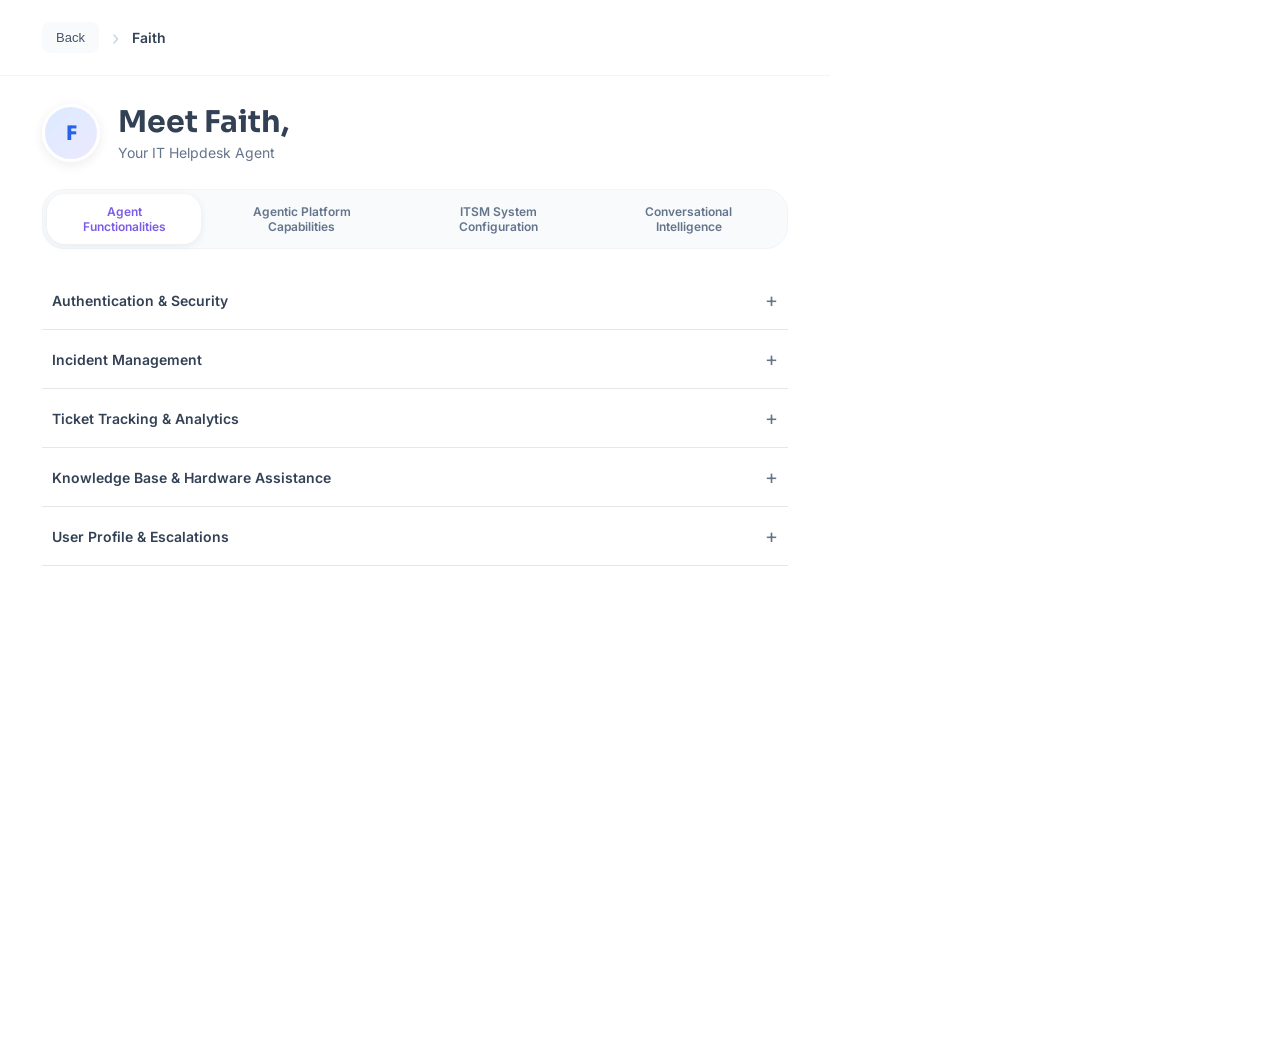
==== Faith.html @ e5a18a05 "The ai agent" ====
<!DOCTYPE html>
<html lang="en">
<head>
<meta charset="UTF-8">
<meta name="viewport" content="width=device-width, initial-scale=1.0">

<title>FAITH - IT Helpdesk Agent</title>

<link href="https://fonts.googleapis.com/css2?family=Sora:wght@600;700;800&family=Inter:wght@400;500;600&display=swap" rel="stylesheet">

<style>

/* =========================================================
   GLOBAL & SCROLLING FIX
========================================================= */

* {
    margin: 0;
    padding: 0;
    box-sizing: border-box;
}

html,
body {
    width: 100%;
    min-height: 100vh;
    overflow-x: hidden;
    overflow-y: auto;
}

body {
    font-family: 'Inter', sans-serif;
    background: #ffffff;
    color: #1e293b;
}


/* =========================================================
   MAIN PAGE
========================================================= */

.page {
    width: 100%;
    min-height: 1050px;
    position: relative;
}


/* =========================================================
   TOP HEADER
========================================================= */

.header {
    height: 76px;
    padding: 20px 42px;
    display: flex;
    align-items: center;
    justify-content: space-between;
    border-bottom: 1px solid #f1f5f9;
    background: #ffffff;
    position: relative;
    z-index: 10;
    width: calc(100% - 450px);
}

.breadcrumb {
    display: flex;
    align-items: center;
    gap: 13px;
    font-size: 14px;
    color: #64748b;
}

.back-btn {
    border: none;
    background: #f8fafc;
    padding: 8px 14px;
    border-radius: 8px;
    color: #475569;
    font-size: 13px;
    cursor: pointer;
}

.back-btn:hover {
    background: #f1f5f9;
}

.breadcrumb-arrow {
    color: #cbd5e1;
    font-size: 20px;
}

.breadcrumb-current {
    color: #334155;
    font-weight: 600;
}


/* =========================================================
   MAIN CONTENT AREA
========================================================= */

.content {
    min-height: calc(100vh - 76px);
    display: flex;
    position: relative;
}


/* =========================================================
   LEFT SECTION
========================================================= */

.left-panel {
    width: calc(100% - 450px);
    min-height: 100%;
    padding: 28px 42px 35px 42px;
}


/* =========================================================
   AGENT HEADER
========================================================= */

.agent-header {
    display: flex;
    align-items: center;
    gap: 18px;
    margin-bottom: 27px;
}

.agent-avatar {
    width: 58px;
    height: 58px;
    border-radius: 50%;
    background: linear-gradient(135deg, #dbeafe, #ede9fe);
    display: flex;
    align-items: center;
    justify-content: center;
    font-family: 'Sora', sans-serif;
    font-size: 20px;
    font-weight: 800;
    color: #2563eb;
    border: 3px solid #ffffff;
    box-shadow: 0 3px 12px rgba(15, 23, 42, 0.08);
}

.agent-title h1 {
    font-family: 'Sora', sans-serif;
    font-size: 30px;
    line-height: 1.15;
    color: #334155;
    font-weight: 700;
}

.agent-title p {
    margin-top: 5px;
    font-size: 14px;
    color: #64748b;
}


/* =========================================================
   TABS
========================================================= */

.tabs {
    display: flex;
    align-items: center;
    width: fit-content;
    background: #f8fafc;
    border-radius: 22px;
    padding: 4px;
    margin-bottom: 22px;
    border: 1px solid #f1f5f9;
}

.tab {
    border: none;
    background: transparent;
    padding: 10px 17px;
    border-radius: 18px;
    font-family: 'Inter', sans-serif;
    font-size: 12px;
    font-weight: 600;
    color: #64748b;
    cursor: pointer;
    transition: 0.2s ease;
}

.tab:hover {
    color: #334155;
}

.tab.active {
    background: #ffffff;
    color: #7c5ce6;
    box-shadow: 0 2px 8px rgba(15, 23, 42, 0.07);
}


/* =========================================================
   TAB CONTENT
========================================================= */

.tab-content {
    display: none;
}

.tab-content.active {
    display: block;
}


/* =========================================================
   ACCORDION (AGENT FUNCTIONALITIES)
========================================================= */

.capability-group {
    border-bottom: 1px solid #e5e7eb;
}

.group-header {
    width: 100%;
    display: flex;
    align-items: center;
    justify-content: space-between;
    padding: 17px 10px;
    border: none;
    background: #ffffff;
    color: #334155;
    font-family: 'Inter', sans-serif;
    font-size: 14px;
    font-weight: 600;
    text-align: left;
    cursor: pointer;
}

.group-header:hover {
    background: #fafafa;
}

.group-header .plus {
    font-size: 20px;
    font-weight: 400;
    color: #64748b;
    transition: transform 0.25s ease;
}

.capability-group.open .plus {
    transform: rotate(45deg);
}

.group-body {
    display: none;
    padding: 0 10px 14px 10px;
    animation: slideDown 0.2s ease;
}

.capability-group.open .group-body {
    display: block;
}

.capability-item {
    display: flex;
    align-items: center;
    padding: 10px 14px;
    margin: 4px 0;
    border-radius: 8px;
    font-size: 13px;
    color: #475569;
    background: #fafafa;
}

.capability-item:hover {
    background: #f8fafc;
    color: #1e293b;
}

.capability-icon {
    width: 6px;
    height: 6px;
    background: #7c5ce6;
    border-radius: 50%;
    margin-right: 12px;
    flex-shrink: 0;
}


/* =========================================================
   GREY CARD STYLE
========================================================= */

.info-card {
    border: 1px solid #ebf0f5;
    border-radius: 16px;
    padding: 28px 32px;
    background: #f8fafc;
    max-width: 850px;
}

.info-card h3 {
    font-family: 'Sora', sans-serif;
    font-size: 20px;
    color: #1e293b;
    margin-bottom: 12px;
    font-weight: 700;
}

.card-description {
    font-size: 14px;
    line-height: 1.6;
    color: #64748b;
    margin-bottom: 24px;
}

.clean-list {
    list-style: none;
    display: flex;
    flex-direction: column;
}

.clean-list li {
    font-size: 14px;
    font-weight: 500;
    color: #475569;
    padding: 16px 0;
    border-top: 1px solid #e2e8f0;
    transition: color 0.2s ease;
}

.clean-list li:hover {
    color: #1e293b;
}


/* =========================================================
   RIGHT PANEL
========================================================= */

.right-panel {
    width: 460px;
    height: 945px;
    position: absolute;
    top: 10px;
    right: 25px;
    overflow: visible;
    background: transparent;
    z-index: 100;
    transform: scale(0.92);
    transform-origin: top right;
}

#mobile-container {
    width: 100%;
    height: 100%;
    position: relative;
}

#mobile-container iframe,
#mobile-container > div {
    width: 100% !important;
    height: 100% !important;
    border: none !important;
    outline: none !important;
}


/* =========================================================
   ANIMATION & RESPONSIVE
========================================================= */

@keyframes slideDown {
    from { opacity: 0; transform: translateY(-4px); }
    to { opacity: 1; transform: translateY(0); }
}

@media (max-width: 1000px) {
    .header, .left-panel { width: 100%; }
    .right-panel { display: none; }
}

</style>
</head>


<body>

<div class="page">

    <!-- HEADER -->
   <header class="header">
    <div class="breadcrumb">
        <button class="back-btn" onclick="location.href='index.html'">Back</button>
        <span class="breadcrumb-arrow">›</span>
        <span class="breadcrumb-current">Faith</span>
    </div>
</header>


    <!-- MAIN CONTENT -->
    <main class="content">

        <!-- LEFT PANEL -->
        <section class="left-panel">

            <div class="agent-header">
                <div class="agent-avatar">F</div>
                <div class="agent-title">
                    <h1>Meet Faith,</h1>
                    <p>Your IT Helpdesk Agent</p>
                </div>
            </div>

            <!-- TABS -->
            <div class="tabs">
                <button class="tab active" onclick="openTab('functionalities', this)">Agent Functionalities</button>
                <button class="tab" onclick="openTab('agentic', this)">Agentic Platform Capabilities</button>
                <button class="tab" onclick="openTab('configuration', this)">ITSM System Configuration</button>
                <button class="tab" onclick="openTab('conversation', this)">Conversational Intelligence</button>
            </div>

            <!-- TAB 1: AGENT FUNCTIONALITIES -->
            <div id="functionalities" class="tab-content active">

                <div class="capability-group">
                    <button class="group-header" onclick="toggleGroup(this)">
                        <span>Authentication & Security</span>
                        <span class="plus">+</span>
                    </button>
                    <div class="group-body">
                        <div class="capability-item"><span class="capability-icon"></span>sendOTP</div>
                        <div class="capability-item"><span class="capability-icon"></span>verifyOTP</div>
                    </div>
                </div>

                <div class="capability-group">
                    <button class="group-header" onclick="toggleGroup(this)">
                        <span>Incident Management</span>
                        <span class="plus">+</span>
                    </button>
                    <div class="group-body">
                        <div class="capability-item"><span class="capability-icon"></span>createIncidentTicket</div>
                        <div class="capability-item"><span class="capability-icon"></span>updateTicket</div>
                        <div class="capability-item"><span class="capability-icon"></span>closeTicket</div>
                        <div class="capability-item"><span class="capability-icon"></span>escalateTicket</div>
                        <div class="capability-item"><span class="capability-icon"></span>addCommentToTicket</div>
                    </div>
                </div>

                <div class="capability-group">
                    <button class="group-header" onclick="toggleGroup(this)">
                        <span>Ticket Tracking & Analytics</span>
                        <span class="plus">+</span>
                    </button>
                    <div class="group-body">
                        <div class="capability-item"><span class="capability-icon"></span>getTicketDetails</div>
                        <div class="capability-item"><span class="capability-icon"></span>getAllTicketDetailsOfTheUser</div>
                        <div class="capability-item"><span class="capability-icon"></span>getTicketClassification</div>
                        <div class="capability-item"><span class="capability-icon"></span>saveAnalysis</div>
                    </div>
                </div>

                <div class="capability-group">
                    <button class="group-header" onclick="toggleGroup(this)">
                        <span>Knowledge Base & Hardware Assistance</span>
                        <span class="plus">+</span>
                    </button>
                    <div class="group-body">
                        <div class="capability-item"><span class="capability-icon"></span>fetchKBArticles</div>
                        <div class="capability-item"><span class="capability-icon"></span>paperJamIssue</div>
                        <div class="capability-item"><span class="capability-icon"></span>serviceCatalogRequest</div>
                    </div>
                </div>

                <div class="capability-group">
                    <button class="group-header" onclick="toggleGroup(this)">
                        <span>User Profile & Escalations</span>
                        <span class="plus">+</span>
                    </button>
                    <div class="group-body">
                        <div class="capability-item"><span class="capability-icon"></span>getUsersDetails</div>
                        <div class="capability-item"><span class="capability-icon"></span>transferToLiveAgent</div>
                        <div class="capability-item"><span class="capability-icon"></span>sendInstructionsViaEmail</div>
                        <div class="capability-item"><span class="capability-icon"></span>sendIncidentDetailsViaEmail</div>
                        <div class="capability-item"><span class="capability-icon"></span>outageNotification</div>
                    </div>
                </div>

            </div>

            <!-- TAB 2: AGENTIC PLATFORM CAPABILITIES -->
            <div id="agentic" class="tab-content">
                <div class="info-card">
                    <h3>Agentic Platform Capabilities</h3>
                    <p class="card-description">Faith uses autonomous conversational workflows to understand IT issues, automate ticket management, guide users through troubleshooting, and seamlessly initiate supported IT actions.</p>
                    <ul class="clean-list">
                        <li>Autonomous Problem Solving</li>
                        <li>Multi-Step Workflow Execution</li>
                        <li>Proactive System Alerts</li>
                        <li>Seamless Live Agent Handoff</li>
                        <li>Automated Communication Dispatch</li>
                    </ul>
                </div>
            </div>

            <!-- TAB 3: ITSM SYSTEM CONFIGURATION -->
            <div id="configuration" class="tab-content">
                <div class="info-card">
                    <h3>ITSM System Configuration</h3>
                    <p class="card-description">Faith integrates deeply with enterprise ITSM infrastructure to synchronize ticket statuses, automate lifecycle management, and streamline service catalog fulfillment.</p>
                    <ul class="clean-list">
                        <li>Bi-directional Ticket Syncing</li>
                        <li>Intelligent Ticket Classification</li>
                        <li>Service Catalog Request Integration</li>
                        <li>Automated Escalation Matrix</li>
                        <li>User Profile & Asset Synchronization</li>
                    </ul>
                </div>
            </div>

            <!-- TAB 4: CONVERSATIONAL INTELLIGENCE -->
            <div id="conversation" class="tab-content">
                <div class="info-card">
                    <h3>Conversational Intelligence</h3>
                    <p class="card-description">Powered by advanced generative AI, Faith interprets natural human queries, retrieves knowledge-base insights, and handles complex multi-modal interactions effortlessly.</p>
                    <ul class="clean-list">
                        <li>Natural Language Understanding (NLU)</li>
                        <li>RAG-Powered Knowledge Base Search</li>
                        <li>Context-Aware Diagnostic Engine</li>
                        <li>Multi-Modal Interaction Support</li>
                        <li>Sentiment & Intent Detection</li>
                    </ul>
                </div>
            </div>

        </section>

    </main>

    <!-- RIGHT PANEL -->
    <section class="right-panel">
        <div id="mobile-container"></div>
    </section>

</div>


<!-- JAVASCRIPT -->
<script>
function openTab(tabId, clickedTab) {
    const contents = document.querySelectorAll('.tab-content');
    contents.forEach(function(content) {
        content.classList.remove('active');
    });

    const tabs = document.querySelectorAll('.tab');
    tabs.forEach(function(tab) {
        tab.classList.remove('active');
    });

    document.getElementById(tabId).classList.add('active');
    clickedTab.classList.add('active');
}

function toggleGroup(button) {
    const group = button.parentElement;
    group.classList.toggle('open');
}
</script>

<!-- AVAAMO SCRIPT -->
<script type="text/javascript"> 
var AvaamoAgentic = function(t) {
    return this.options = t || {}, this.init = function(t) {
        var i, n, e;
        i = this.options, n = function(i) {
            var n = setInterval(function() {
                if (window.PromptWidget) {
                    window.PromptWidget.init(i.container || "#mobile-container");
                    if ("function" == typeof t) t();
                    clearInterval(n);
                }
            }, 100);
        }, (e = document.createElement("script")).setAttribute("type", "text/javascript"), e.setAttribute("src", i.url), e.setAttribute("id", "avm-web-channel"), e.onload = n(i), document.body.appendChild(e);
    }, this;
}; 

var widget = new AvaamoAgentic({
    url: "https://c0.avaamo.com/web_channel/channel/42884335-4672-408f-b6b4-8c3adbacc16c/agentic_agents/widget.js", 
    container: "#mobile-container"
}); 

widget.init(); 
</script>

</body>
</html>
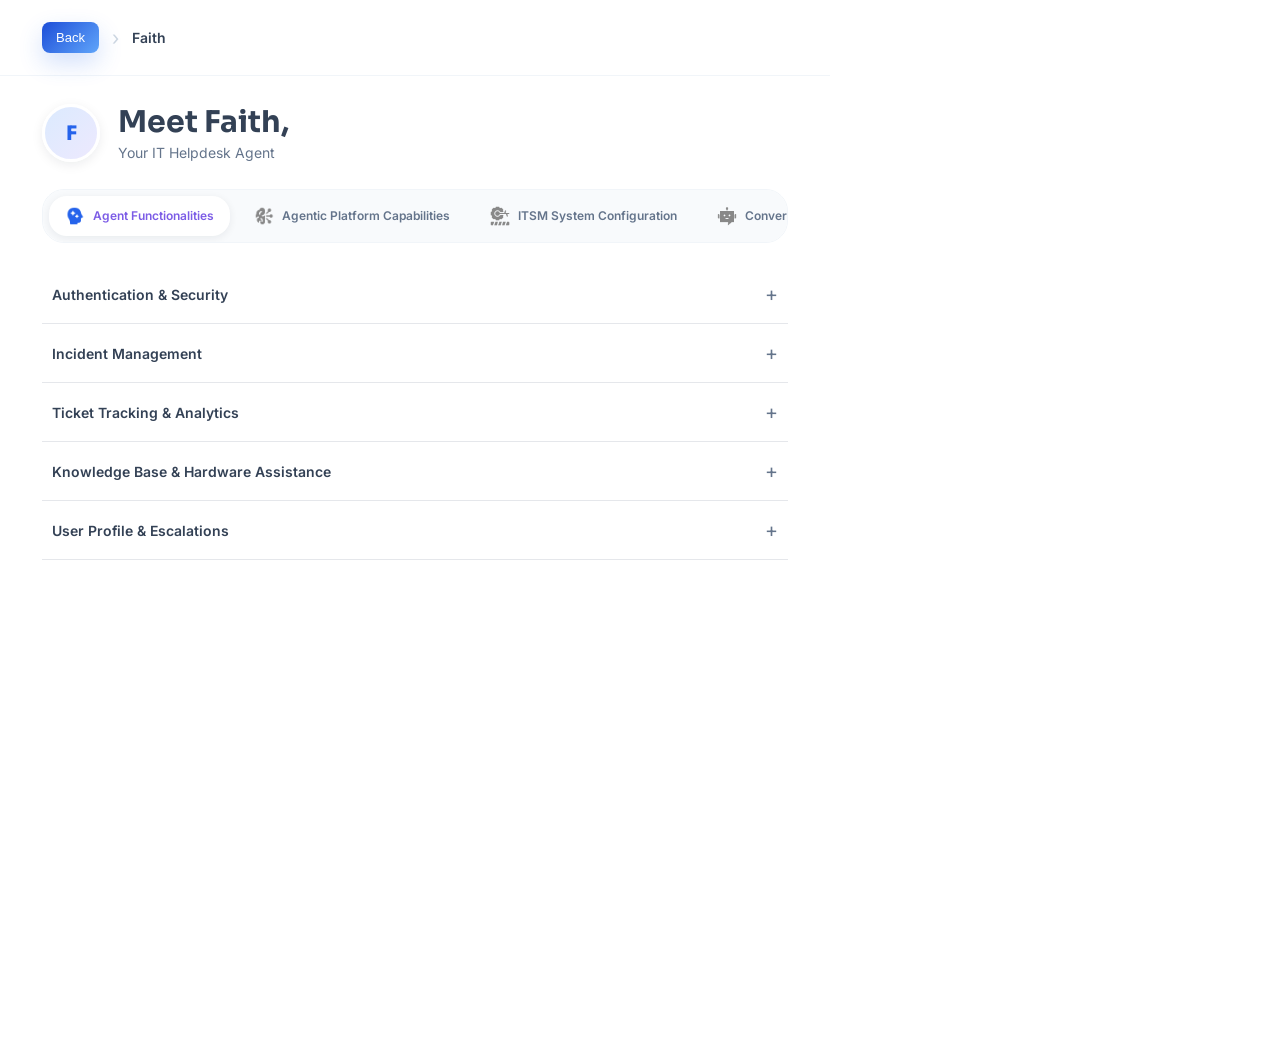
==== commit 23e1f2d6: "My new changes in two agent pages little animation changes" ====
--- a/Faith.html
+++ b/Faith.html
@@ -1,598 +1,804 @@
 <!DOCTYPE html>
 <html lang="en">
+
 <head>
-<meta charset="UTF-8">
-<meta name="viewport" content="width=device-width, initial-scale=1.0">
-
-<title>FAITH - IT Helpdesk Agent</title>
-
-<link href="https://fonts.googleapis.com/css2?family=Sora:wght@600;700;800&family=Inter:wght@400;500;600&display=swap" rel="stylesheet">
-
-<style>
-
-/* =========================================================
+    <meta charset="UTF-8">
+    <meta name="viewport" content="width=device-width, initial-scale=1.0">
+
+    <title>FAITH - IT Helpdesk Agent</title>
+
+    <link
+        href="https://fonts.googleapis.com/css2?family=Sora:wght@600;700;800&family=Inter:wght@400;500;600&display=swap"
+        rel="stylesheet">
+    <link rel="stylesheet" href="https://cdnjs.cloudflare.com/ajax/libs/animate.css/4.1.1/animate.min.css" />
+
+    <style>
+        /* =========================================================
    GLOBAL & SCROLLING FIX
 ========================================================= */
 
-* {
-    margin: 0;
-    padding: 0;
-    box-sizing: border-box;
-}
-
-html,
-body {
-    width: 100%;
-    min-height: 100vh;
-    overflow-x: hidden;
-    overflow-y: auto;
-}
-
-body {
-    font-family: 'Inter', sans-serif;
-    background: #ffffff;
-    color: #1e293b;
-}
-
-
-/* =========================================================
+        * {
+            margin: 0;
+            padding: 0;
+            box-sizing: border-box;
+        }
+
+        :root {
+            /* Developer blue */
+            --main-color: #2563eb;
+            --main-color-light: #60a5fa;
+            --main-color-dark: #1d4ed8;
+        }
+
+        html,
+        body {
+            width: 100%;
+            min-height: 100vh;
+            overflow-x: hidden;
+            overflow-y: auto;
+        }
+
+        body {
+            font-family: 'Inter', sans-serif;
+            background: #ffffff;
+            color: #1e293b;
+        }
+
+
+        /* =========================================================
    MAIN PAGE
 ========================================================= */
 
-.page {
-    width: 100%;
-    min-height: 1050px;
-    position: relative;
-}
-
-
-/* =========================================================
+        .page {
+            width: 100%;
+            min-height: 1050px;
+            position: relative;
+        }
+
+
+        /* =========================================================
    TOP HEADER
 ========================================================= */
 
-.header {
-    height: 76px;
-    padding: 20px 42px;
-    display: flex;
-    align-items: center;
-    justify-content: space-between;
-    border-bottom: 1px solid #f1f5f9;
-    background: #ffffff;
-    position: relative;
-    z-index: 10;
-    width: calc(100% - 450px);
-}
-
-.breadcrumb {
-    display: flex;
-    align-items: center;
-    gap: 13px;
-    font-size: 14px;
-    color: #64748b;
-}
-
-.back-btn {
-    border: none;
-    background: #f8fafc;
-    padding: 8px 14px;
-    border-radius: 8px;
-    color: #475569;
-    font-size: 13px;
-    cursor: pointer;
-}
-
-.back-btn:hover {
-    background: #f1f5f9;
-}
-
-.breadcrumb-arrow {
-    color: #cbd5e1;
-    font-size: 20px;
-}
-
-.breadcrumb-current {
+        .header {
+            height: 76px;
+            padding: 20px 42px;
+            display: flex;
+            align-items: center;
+            justify-content: space-between;
+            border-bottom: 1px solid #f1f5f9;
+            background: #ffffff;
+            position: relative;
+            z-index: 10;
+            width: calc(100% - 450px);
+        }
+
+        .breadcrumb {
+            display: flex;
+            align-items: center;
+            gap: 13px;
+            font-size: 14px;
+            color: #64748b;
+        }
+
+        .back-btn {
+            border: none;
+            background: #f8fafc;
+            padding: 8px 14px;
+            border-radius: 8px;
+            color: #ffffff;
+            font-size: 13px;
+            cursor: pointer;
+            background: linear-gradient(135deg,
+                    var(--main-color-dark),
+                    var(--main-color-light));
+            box-shadow: 0 10px 25px rgba(37, 99, 235, 0.20);
+        }
+
+        .back-btn:hover {
+            transform: translateX(-2px);
+
+            box-shadow:
+                0 15px 35px rgba(37, 99, 135, 0.30);
+        }
+
+        .breadcrumb-arrow {
+            color: #cbd5e1;
+            font-size: 20px;
+        }
+
+        .breadcrumb-current {
+            color: #334155;
+            font-weight: 600;
+        }
+
+
+        /* =========================================================
+   MAIN CONTENT AREA
+========================================================= */
+
+        .content {
+            min-height: calc(100vh - 76px);
+            display: flex;
+            position: relative;
+        }
+
+
+        /* =========================================================
+   LEFT SECTION
+========================================================= */
+
+        .left-panel {
+            width: calc(100% - 450px);
+            min-height: 100%;
+            padding: 28px 42px 35px 42px;
+        }
+
+
+        /* =========================================================
+   AGENT HEADER
+========================================================= */
+
+        .agent-header {
+            display: flex;
+            align-items: center;
+            gap: 18px;
+            margin-bottom: 27px;
+        }
+
+        .agent-avatar {
+            width: 58px;
+            height: 58px;
+            border-radius: 50%;
+            background: linear-gradient(135deg, #dbeafe, #ede9fe);
+            display: flex;
+            align-items: center;
+            justify-content: center;
+            font-family: 'Sora', sans-serif;
+            font-size: 20px;
+            font-weight: 800;
+            color: #2563eb;
+            border: 3px solid #ffffff;
+            box-shadow: 0 3px 12px rgba(15, 23, 42, 0.08);
+        }
+
+        .agent-title h1 {
+            font-family: 'Sora', sans-serif;
+            font-size: 30px;
+            line-height: 1.15;
+            color: #334155;
+            font-weight: 700;
+        }
+
+        .agent-title p {
+            margin-top: 5px;
+            font-size: 14px;
+            color: #64748b;
+        }
+
+
+        /* =========================================================
+   TABS
+========================================================= */
+
+        .tabs {
+            display: flex;
+            align-items: center;
+            gap: 8px;
+            width: fit-content;
+            background: #f8fafc;
+            border-radius: 22px;
+            padding: 6px;
+            margin-bottom: 22px;
+            border: 1px solid #f1f5f9;
+
+            /* 📱 RESPONSIVE FIX: Enables smooth mobile horizontal scrolling if tabs overflow */
+            max-width: 100%;
+            overflow-x: auto;
+            white-space: nowrap;
+
+            /* Hides messy scrollbars on Webkit browsers (Chrome/Safari) */
+            -webkit-overflow-scrolling: touch;
+
+            &::-webkit-scrollbar {
+                display: none;
+            }
+
+            /* Hides scrollbars for Firefox & IE */
+            scrollbar-width: none;
+            -ms-overflow-style: none;
+        }
+
+        .tab {
+            display: inline-flex;
+            align-items: center;
+            justify-content: center;
+            white-space: nowrap;
+
+            border: none;
+            background: transparent;
+            padding: 10px 16px;
+            border-radius: 18px;
+            font-family: 'Inter', sans-serif;
+            font-size: 12px;
+            line-height: 1;
+            font-weight: 600;
+            color: #64748b;
+            cursor: pointer;
+            transition: 0.2s ease;
+            flex-shrink: 0;
+            transition: background-color 0.2s ease, color 0.2s ease, border-color 0.2s ease;
+        }
+
+        .tab-icon {
+            display: inline-block;
+            width: 20px;
+            /* Adjust width as needed */
+            height: 20px;
+            /* Adjust height as needed */
+            vertical-align: middle;
+            margin-right: 8px;
+            /* Spacing between icon and text */
+
+            /* Grabs the unique image string from the HTML style attribute */
+            -webkit-mask-image: var(--icon-url);
+            mask-image: var(--icon-url);
+
+            -webkit-mask-size: contain;
+            mask-size: contain;
+            -webkit-mask-repeat: no-repeat;
+            mask-repeat: no-repeat;
+
+            /* 🎨 DEFAULT COLOR (When tab is inactive) */
+            background-color: #888888;
+            transition: background-color 0.2s ease;
+            /* Smooth color transition */
+        }
+
+        .tab:hover {
+            color: #334155;
+        }
+
+        .tab.active {
+            background: #ffffff;
+            color: #7c5ce6;
+            box-shadow: 0 2px 8px rgba(15, 23, 42, 0.07);
+            animation-name: premiumPulse;
+            animation-duration: 0.35s;
+            animation-fill-mode: both;
+            animation-timing-function: cubic-bezier(0.25, 1, 0.5, 1);
+        }
+
+        .tab.active .tab-icon {
+            background-color: #2563eb;
+            /* Replace with your desired active color */
+            /* Apply the animate.css for bounce */
+            animation: bounce 1s cubic-bezier(0.215, 0.61, 0.355, 1) both;
+        }
+
+        /* 🔄 Smoothly resets the icon when hovering out/switching tabs */
+        .tab .tab-icon {
+            animation-duration: 1s;
+            animation-fill-mode: both;
+        }
+
+        /* 📦 Animate.css Bounce Keyframes (Included directly so you don't rely on extra HTML classes) */
+        @keyframes bounce {
+
+            from,
+            20%,
+            53%,
+            80%,
+            to {
+                transform: translate3d(0, 0, 0);
+            }
+
+            40%,
+            43% {
+                transform: translate3d(0, -6px, 0) scaleY(1.1);
+            }
+
+            70% {
+                transform: translate3d(0, -4px, 0) scaleY(1.05);
+            }
+
+            90% {
+                transform: translate3d(0, -2px, 0) scaleY(1.02);
+            }
+        }
+
+        /* Tab transition */
+        /* ==========================================
+   ANIMATION KEYFRAMES
+   ========================================== */
+        @keyframes premiumPulse {
+            from {
+                transform: scale3d(1, 1, 1);
+            }
+
+            30% {
+                transform: scale3d(0.96, 0.96, 0.96);
+                /* Subtle tactile "press down" effect */
+            }
+
+            65% {
+                transform: scale3d(1.03, 1.03, 1.03);
+                /* Soft elastic recovery rebound */
+            }
+
+            to {
+                transform: scale3d(1, 1, 1);
+            }
+        }
+
+        /* tab resposive and mobile optimization */
+        /* 📱 MOBILE MEDIA QUERY Optimization */
+        @media (max-width: 600px) {
+            .tabs {
+                width: 100%;
+                /* Allows container to span full width on phone screens */
+                border-radius: 16px;
+                /* Slightly tighter radius for smaller viewports */
+                padding: 4px;
+                gap: 4px;
+            }
+
+            .tab {
+                padding: 8px 12px;
+                /* Reduces padding slightly so more tabs fit on screen */
+                border-radius: 12px;
+                font-size: 12px;
+            }
+
+            .tab-icon {
+                width: 16px;
+                /* Shrinks down beautifully on mobile layouts */
+                height: 16px;
+                margin-right: 6px;
+            }
+        }
+
+        
+
+        /* Optional: Change color on hover */
+        /* .tab:hover .tab-icon {
+    background-color: #475569;
     color: #334155;
-    font-weight: 600;
-}
-
-
-/* =========================================================
-   MAIN CONTENT AREA
-========================================================= */
-
-.content {
-    min-height: calc(100vh - 76px);
-    display: flex;
-    position: relative;
-}
-
-
-/* =========================================================
-   LEFT SECTION
-========================================================= */
-
-.left-panel {
-    width: calc(100% - 450px);
-    min-height: 100%;
-    padding: 28px 42px 35px 42px;
-}
-
-
-/* =========================================================
-   AGENT HEADER
-========================================================= */
-
-.agent-header {
-    display: flex;
-    align-items: center;
-    gap: 18px;
-    margin-bottom: 27px;
-}
-
-.agent-avatar {
-    width: 58px;
-    height: 58px;
-    border-radius: 50%;
-    background: linear-gradient(135deg, #dbeafe, #ede9fe);
-    display: flex;
-    align-items: center;
-    justify-content: center;
-    font-family: 'Sora', sans-serif;
-    font-size: 20px;
-    font-weight: 800;
-    color: #2563eb;
-    border: 3px solid #ffffff;
-    box-shadow: 0 3px 12px rgba(15, 23, 42, 0.08);
-}
-
-.agent-title h1 {
-    font-family: 'Sora', sans-serif;
-    font-size: 30px;
-    line-height: 1.15;
-    color: #334155;
-    font-weight: 700;
-}
-
-.agent-title p {
-    margin-top: 5px;
-    font-size: 14px;
-    color: #64748b;
-}
-
-
-/* =========================================================
-   TABS
-========================================================= */
-
-.tabs {
-    display: flex;
-    align-items: center;
-    width: fit-content;
-    background: #f8fafc;
-    border-radius: 22px;
-    padding: 4px;
-    margin-bottom: 22px;
-    border: 1px solid #f1f5f9;
-}
-
-.tab {
-    border: none;
-    background: transparent;
-    padding: 10px 17px;
-    border-radius: 18px;
-    font-family: 'Inter', sans-serif;
-    font-size: 12px;
-    font-weight: 600;
-    color: #64748b;
-    cursor: pointer;
-    transition: 0.2s ease;
-}
-
-.tab:hover {
-    color: #334155;
-}
-
-.tab.active {
-    background: #ffffff;
-    color: #7c5ce6;
-    box-shadow: 0 2px 8px rgba(15, 23, 42, 0.07);
-}
-
-
-/* =========================================================
+} */
+
+        /* =========================================================
    TAB CONTENT
 ========================================================= */
 
-.tab-content {
-    display: none;
-}
-
-.tab-content.active {
-    display: block;
-}
-
-
-/* =========================================================
+        .tab-content {
+            display: none;
+        }
+
+        .tab-content.active {
+            display: block;
+
+        }
+
+
+
+
+        /* =========================================================
    ACCORDION (AGENT FUNCTIONALITIES)
 ========================================================= */
 
-.capability-group {
-    border-bottom: 1px solid #e5e7eb;
-}
-
-.group-header {
-    width: 100%;
-    display: flex;
-    align-items: center;
-    justify-content: space-between;
-    padding: 17px 10px;
-    border: none;
-    background: #ffffff;
-    color: #334155;
-    font-family: 'Inter', sans-serif;
-    font-size: 14px;
-    font-weight: 600;
-    text-align: left;
-    cursor: pointer;
-}
-
-.group-header:hover {
-    background: #fafafa;
-}
-
-.group-header .plus {
-    font-size: 20px;
-    font-weight: 400;
-    color: #64748b;
-    transition: transform 0.25s ease;
-}
-
-.capability-group.open .plus {
-    transform: rotate(45deg);
-}
-
-.group-body {
-    display: none;
-    padding: 0 10px 14px 10px;
-    animation: slideDown 0.2s ease;
-}
-
-.capability-group.open .group-body {
-    display: block;
-}
-
-.capability-item {
-    display: flex;
-    align-items: center;
-    padding: 10px 14px;
-    margin: 4px 0;
-    border-radius: 8px;
-    font-size: 13px;
-    color: #475569;
-    background: #fafafa;
-}
-
-.capability-item:hover {
-    background: #f8fafc;
-    color: #1e293b;
-}
-
-.capability-icon {
-    width: 6px;
-    height: 6px;
-    background: #7c5ce6;
-    border-radius: 50%;
-    margin-right: 12px;
-    flex-shrink: 0;
-}
-
-
-/* =========================================================
+        .capability-group {
+            border-bottom: 1px solid #e5e7eb;
+        }
+
+        .group-header {
+            width: 100%;
+            display: flex;
+            align-items: center;
+            justify-content: space-between;
+            padding: 17px 10px;
+            border: none;
+            background: #ffffff;
+            color: #334155;
+            font-family: 'Inter', sans-serif;
+            font-size: 14px;
+            font-weight: 600;
+            text-align: left;
+            cursor: pointer;
+        }
+
+        .group-header:hover {
+            background: #fafafa;
+        }
+
+        .group-header .plus {
+            font-size: 20px;
+            font-weight: 400;
+            color: #64748b;
+            transition: transform 0.25s ease;
+        }
+
+        .capability-group.open .plus {
+            transform: rotate(45deg);
+        }
+
+        .group-body {
+            display: none;
+            padding: 0 10px 14px 10px;
+            animation: slideDown 0.2s ease;
+        }
+
+        .capability-group.open .group-body {
+            display: block;
+        }
+
+        .capability-item {
+            display: flex;
+            align-items: center;
+            padding: 10px 14px;
+            margin: 4px 0;
+            border-radius: 8px;
+            font-size: 13px;
+            color: #475569;
+            background: #fafafa;
+        }
+
+        .capability-item:hover {
+            background: #f8fafc;
+            color: #1e293b;
+        }
+
+        .capability-icon {
+            width: 6px;
+            height: 6px;
+            background: #7c5ce6;
+            border-radius: 50%;
+            margin-right: 12px;
+            flex-shrink: 0;
+        }
+
+
+        /* =========================================================
    GREY CARD STYLE
 ========================================================= */
 
-.info-card {
-    border: 1px solid #ebf0f5;
-    border-radius: 16px;
-    padding: 28px 32px;
-    background: #f8fafc;
-    max-width: 850px;
-}
-
-.info-card h3 {
-    font-family: 'Sora', sans-serif;
-    font-size: 20px;
-    color: #1e293b;
-    margin-bottom: 12px;
-    font-weight: 700;
-}
-
-.card-description {
-    font-size: 14px;
-    line-height: 1.6;
-    color: #64748b;
-    margin-bottom: 24px;
-}
-
-.clean-list {
-    list-style: none;
-    display: flex;
-    flex-direction: column;
-}
-
-.clean-list li {
-    font-size: 14px;
-    font-weight: 500;
-    color: #475569;
-    padding: 16px 0;
-    border-top: 1px solid #e2e8f0;
-    transition: color 0.2s ease;
-}
-
-.clean-list li:hover {
-    color: #1e293b;
-}
-
-
-/* =========================================================
+        .info-card {
+            border: 1px solid #ebf0f5;
+            border-radius: 16px;
+            padding: 28px 32px;
+            background: #f8fafc;
+            max-width: 850px;
+        }
+
+        .info-card h3 {
+            font-family: 'Sora', sans-serif;
+            font-size: 20px;
+            color: #1e293b;
+            margin-bottom: 12px;
+            font-weight: 700;
+        }
+
+        .card-description {
+            font-size: 14px;
+            line-height: 1.6;
+            color: #64748b;
+            margin-bottom: 24px;
+        }
+
+        .clean-list {
+            list-style: none;
+            display: flex;
+            flex-direction: column;
+        }
+
+        .clean-list li {
+            font-size: 14px;
+            font-weight: 500;
+            color: #475569;
+            padding: 16px 0;
+            border-top: 1px solid #e2e8f0;
+            transition: color 0.2s ease;
+        }
+
+        .clean-list li:hover {
+            color: #1e293b;
+        }
+
+
+        /* =========================================================
    RIGHT PANEL
 ========================================================= */
 
-.right-panel {
-    width: 460px;
-    height: 945px;
-    position: absolute;
-    top: 10px;
-    right: 25px;
-    overflow: visible;
-    background: transparent;
-    z-index: 100;
-    transform: scale(0.92);
-    transform-origin: top right;
-}
-
-#mobile-container {
-    width: 100%;
-    height: 100%;
-    position: relative;
-}
-
-#mobile-container iframe,
-#mobile-container > div {
-    width: 100% !important;
-    height: 100% !important;
-    border: none !important;
-    outline: none !important;
-}
-
-
-/* =========================================================
+        .right-panel {
+            width: 460px;
+            height: 945px;
+            position: absolute;
+            top: 10px;
+            right: 25px;
+            overflow: visible;
+            background: transparent;
+            z-index: 100;
+            transform: scale(0.92);
+            transform-origin: top right;
+        }
+
+        #mobile-container {
+            width: 100%;
+            height: 100%;
+            position: relative;
+        }
+
+        #mobile-container iframe,
+        #mobile-container>div {
+            width: 100% !important;
+            height: 100% !important;
+            border: none !important;
+            outline: none !important;
+        }
+
+
+        /* =========================================================
    ANIMATION & RESPONSIVE
 ========================================================= */
 
-@keyframes slideDown {
-    from { opacity: 0; transform: translateY(-4px); }
-    to { opacity: 1; transform: translateY(0); }
-}
-
-@media (max-width: 1000px) {
-    .header, .left-panel { width: 100%; }
-    .right-panel { display: none; }
-}
-
-</style>
+        @keyframes slideDown {
+            from {
+                opacity: 0;
+                transform: translateY(-4px);
+            }
+
+            to {
+                opacity: 1;
+                transform: translateY(0);
+            }
+        }
+
+        @media (max-width: 1000px) {
+
+            .header,
+            .left-panel {
+                width: 100%;
+            }
+
+            .right-panel {
+                display: none;
+            }
+        }
+    </style>
 </head>
 
 
 <body>
 
-<div class="page">
-
-    <!-- HEADER -->
-   <header class="header">
-    <div class="breadcrumb">
-        <button class="back-btn" onclick="location.href='index.html'">Back</button>
-        <span class="breadcrumb-arrow">›</span>
-        <span class="breadcrumb-current">Faith</span>
-    </div>
-</header>
-
-
-    <!-- MAIN CONTENT -->
-    <main class="content">
-
-        <!-- LEFT PANEL -->
-        <section class="left-panel">
-
-            <div class="agent-header">
-                <div class="agent-avatar">F</div>
-                <div class="agent-title">
-                    <h1>Meet Faith,</h1>
-                    <p>Your IT Helpdesk Agent</p>
-                </div>
+    <div class="page">
+
+        <!-- HEADER -->
+        <header class="header">
+            <div class="breadcrumb">
+                <button class="back-btn" onclick="location.href='index.html'">Back</button>
+                <span class="breadcrumb-arrow">›</span>
+                <span class="breadcrumb-current">Faith</span>
             </div>
-
-            <!-- TABS -->
-            <div class="tabs">
-                <button class="tab active" onclick="openTab('functionalities', this)">Agent Functionalities</button>
-                <button class="tab" onclick="openTab('agentic', this)">Agentic Platform Capabilities</button>
-                <button class="tab" onclick="openTab('configuration', this)">ITSM System Configuration</button>
-                <button class="tab" onclick="openTab('conversation', this)">Conversational Intelligence</button>
-            </div>
-
-            <!-- TAB 1: AGENT FUNCTIONALITIES -->
-            <div id="functionalities" class="tab-content active">
-
-                <div class="capability-group">
-                    <button class="group-header" onclick="toggleGroup(this)">
-                        <span>Authentication & Security</span>
-                        <span class="plus">+</span>
-                    </button>
-                    <div class="group-body">
-                        <div class="capability-item"><span class="capability-icon"></span>sendOTP</div>
-                        <div class="capability-item"><span class="capability-icon"></span>verifyOTP</div>
+        </header>
+
+
+        <!-- MAIN CONTENT -->
+        <main class="content">
+
+            <!-- LEFT PANEL -->
+            <section class="left-panel animate__animated animate__slideInUp ">
+
+                <div class="agent-header">
+                    <div class="agent-avatar">F</div>
+                    <div class="agent-title">
+                        <h1>Meet Faith,</h1>
+                        <p>Your IT Helpdesk Agent</p>
                     </div>
                 </div>
 
-                <div class="capability-group">
-                    <button class="group-header" onclick="toggleGroup(this)">
-                        <span>Incident Management</span>
-                        <span class="plus">+</span>
-                    </button>
-                    <div class="group-body">
-                        <div class="capability-item"><span class="capability-icon"></span>createIncidentTicket</div>
-                        <div class="capability-item"><span class="capability-icon"></span>updateTicket</div>
-                        <div class="capability-item"><span class="capability-icon"></span>closeTicket</div>
-                        <div class="capability-item"><span class="capability-icon"></span>escalateTicket</div>
-                        <div class="capability-item"><span class="capability-icon"></span>addCommentToTicket</div>
+                <!-- TABS -->
+                <div class="tabs animate__animated animate__slideInLeft animate__delay-1.2s">
+                    <button class="tab active " onclick="openTab('functionalities', this)"><span
+                            class="tab-icon animate__animated animate__bounce"
+                            style="--icon-url: url('[data-uri]')"
+                            src="" alt="ai-agent"></span>Agent Functionalities</button>
+                    <button class="tab" onclick="openTab('agentic', this)"><span class="tab-icon"
+                            style="--icon-url: url('[data-uri]')"
+                            src="" alt="ai-agent-capable"></span>Agentic Platform Capabilities</button>
+                    <button class="tab" onclick="openTab('configuration', this)"><span class="tab-icon"
+                            style="--icon-url: url('[data-uri]')"
+                            src="" alt="ai-agent"></span>ITSM System Configuration</button>
+                    <button class="tab" onclick="openTab('conversation', this)"><span class="tab-icon"
+                            style="--icon-url: url('[data-uri]')"
+                            src="" alt="ai-agent"></span>Conversational Intelligence</button>
+                </div>
+
+                <!-- TAB 1: AGENT FUNCTIONALITIES -->
+                <div id="functionalities" class="tab-content active animate__animated animate__jackInTheBox">
+
+                    <div class="capability-group">
+                        <button class="group-header" onclick="toggleGroup(this)">
+                            <span>Authentication & Security</span>
+                            <span class="plus">+</span>
+                        </button>
+                        <div class="group-body">
+                            <div class="capability-item"><span class="capability-icon"></span>sendOTP</div>
+                            <div class="capability-item"><span class="capability-icon"></span>verifyOTP</div>
+                        </div>
+                    </div>
+
+                    <div class="capability-group">
+                        <button class="group-header" onclick="toggleGroup(this)">
+                            <span>Incident Management</span>
+                            <span class="plus">+</span>
+                        </button>
+                        <div class="group-body">
+                            <div class="capability-item"><span class="capability-icon"></span>createIncidentTicket</div>
+                            <div class="capability-item"><span class="capability-icon"></span>updateTicket</div>
+                            <div class="capability-item"><span class="capability-icon"></span>closeTicket</div>
+                            <div class="capability-item"><span class="capability-icon"></span>escalateTicket</div>
+                            <div class="capability-item"><span class="capability-icon"></span>addCommentToTicket</div>
+                        </div>
+                    </div>
+
+                    <div class="capability-group">
+                        <button class="group-header" onclick="toggleGroup(this)">
+                            <span>Ticket Tracking & Analytics</span>
+                            <span class="plus">+</span>
+                        </button>
+                        <div class="group-body">
+                            <div class="capability-item"><span class="capability-icon"></span>getTicketDetails</div>
+                            <div class="capability-item"><span
+                                    class="capability-icon"></span>getAllTicketDetailsOfTheUser</div>
+                            <div class="capability-item"><span class="capability-icon"></span>getTicketClassification
+                            </div>
+                            <div class="capability-item"><span class="capability-icon"></span>saveAnalysis</div>
+                        </div>
+                    </div>
+
+                    <div class="capability-group">
+                        <button class="group-header" onclick="toggleGroup(this)">
+                            <span>Knowledge Base & Hardware Assistance</span>
+                            <span class="plus">+</span>
+                        </button>
+                        <div class="group-body">
+                            <div class="capability-item"><span class="capability-icon"></span>fetchKBArticles</div>
+                            <div class="capability-item"><span class="capability-icon"></span>paperJamIssue</div>
+                            <div class="capability-item"><span class="capability-icon"></span>serviceCatalogRequest
+                            </div>
+                        </div>
+                    </div>
+
+                    <div class="capability-group">
+                        <button class="group-header" onclick="toggleGroup(this)">
+                            <span>User Profile & Escalations</span>
+                            <span class="plus">+</span>
+                        </button>
+                        <div class="group-body">
+                            <div class="capability-item"><span class="capability-icon"></span>getUsersDetails</div>
+                            <div class="capability-item"><span class="capability-icon"></span>transferToLiveAgent</div>
+                            <div class="capability-item"><span class="capability-icon"></span>sendInstructionsViaEmail
+                            </div>
+                            <div class="capability-item"><span
+                                    class="capability-icon"></span>sendIncidentDetailsViaEmail</div>
+                            <div class="capability-item"><span class="capability-icon"></span>outageNotification</div>
+                        </div>
+                    </div>
+
+                </div>
+
+                <!-- TAB 2: AGENTIC PLATFORM CAPABILITIES -->
+                <div id="agentic" class="tab-content animate__animated animate__jackInTheBox">
+                    <div class="info-card">
+                        <h3>Agentic Platform Capabilities</h3>
+                        <p class="card-description">Faith uses autonomous conversational workflows to understand IT
+                            issues, automate ticket management, guide users through troubleshooting, and seamlessly
+                            initiate supported IT actions.</p>
+                        <ul class="clean-list">
+                            <li>Autonomous Problem Solving</li>
+                            <li>Multi-Step Workflow Execution</li>
+                            <li>Proactive System Alerts</li>
+                            <li>Seamless Live Agent Handoff</li>
+                            <li>Automated Communication Dispatch</li>
+                        </ul>
                     </div>
                 </div>
 
-                <div class="capability-group">
-                    <button class="group-header" onclick="toggleGroup(this)">
-                        <span>Ticket Tracking & Analytics</span>
-                        <span class="plus">+</span>
-                    </button>
-                    <div class="group-body">
-                        <div class="capability-item"><span class="capability-icon"></span>getTicketDetails</div>
-                        <div class="capability-item"><span class="capability-icon"></span>getAllTicketDetailsOfTheUser</div>
-                        <div class="capability-item"><span class="capability-icon"></span>getTicketClassification</div>
-                        <div class="capability-item"><span class="capability-icon"></span>saveAnalysis</div>
+                <!-- TAB 3: ITSM SYSTEM CONFIGURATION -->
+                <div id="configuration" class="tab-content animate__animated animate__jackInTheBox">
+                    <div class="info-card">
+                        <h3>ITSM System Configuration</h3>
+                        <p class="card-description">Faith integrates deeply with enterprise ITSM infrastructure to
+                            synchronize ticket statuses, automate lifecycle management, and streamline service catalog
+                            fulfillment.</p>
+                        <ul class="clean-list">
+                            <li>Bi-directional Ticket Syncing</li>
+                            <li>Intelligent Ticket Classification</li>
+                            <li>Service Catalog Request Integration</li>
+                            <li>Automated Escalation Matrix</li>
+                            <li>User Profile & Asset Synchronization</li>
+                        </ul>
                     </div>
                 </div>
 
-                <div class="capability-group">
-                    <button class="group-header" onclick="toggleGroup(this)">
-                        <span>Knowledge Base & Hardware Assistance</span>
-                        <span class="plus">+</span>
-                    </button>
-                    <div class="group-body">
-                        <div class="capability-item"><span class="capability-icon"></span>fetchKBArticles</div>
-                        <div class="capability-item"><span class="capability-icon"></span>paperJamIssue</div>
-                        <div class="capability-item"><span class="capability-icon"></span>serviceCatalogRequest</div>
+                <!-- TAB 4: CONVERSATIONAL INTELLIGENCE -->
+                <div id="conversation" class="tab-content animate__animated animate__jackInTheBox">
+                    <div class="info-card">
+                        <h3>Conversational Intelligence</h3>
+                        <p class="card-description">Powered by advanced generative AI, Faith interprets natural human
+                            queries, retrieves knowledge-base insights, and handles complex multi-modal interactions
+                            effortlessly.</p>
+                        <ul class="clean-list">
+                            <li>Natural Language Understanding (NLU)</li>
+                            <li>RAG-Powered Knowledge Base Search</li>
+                            <li>Context-Aware Diagnostic Engine</li>
+                            <li>Multi-Modal Interaction Support</li>
+                            <li>Sentiment & Intent Detection</li>
+                        </ul>
                     </div>
                 </div>
 
-                <div class="capability-group">
-                    <button class="group-header" onclick="toggleGroup(this)">
-                        <span>User Profile & Escalations</span>
-                        <span class="plus">+</span>
-                    </button>
-                    <div class="group-body">
-                        <div class="capability-item"><span class="capability-icon"></span>getUsersDetails</div>
-                        <div class="capability-item"><span class="capability-icon"></span>transferToLiveAgent</div>
-                        <div class="capability-item"><span class="capability-icon"></span>sendInstructionsViaEmail</div>
-                        <div class="capability-item"><span class="capability-icon"></span>sendIncidentDetailsViaEmail</div>
-                        <div class="capability-item"><span class="capability-icon"></span>outageNotification</div>
-                    </div>
-                </div>
-
-            </div>
-
-            <!-- TAB 2: AGENTIC PLATFORM CAPABILITIES -->
-            <div id="agentic" class="tab-content">
-                <div class="info-card">
-                    <h3>Agentic Platform Capabilities</h3>
-                    <p class="card-description">Faith uses autonomous conversational workflows to understand IT issues, automate ticket management, guide users through troubleshooting, and seamlessly initiate supported IT actions.</p>
-                    <ul class="clean-list">
-                        <li>Autonomous Problem Solving</li>
-                        <li>Multi-Step Workflow Execution</li>
-                        <li>Proactive System Alerts</li>
-                        <li>Seamless Live Agent Handoff</li>
-                        <li>Automated Communication Dispatch</li>
-                    </ul>
-                </div>
-            </div>
-
-            <!-- TAB 3: ITSM SYSTEM CONFIGURATION -->
-            <div id="configuration" class="tab-content">
-                <div class="info-card">
-                    <h3>ITSM System Configuration</h3>
-                    <p class="card-description">Faith integrates deeply with enterprise ITSM infrastructure to synchronize ticket statuses, automate lifecycle management, and streamline service catalog fulfillment.</p>
-                    <ul class="clean-list">
-                        <li>Bi-directional Ticket Syncing</li>
-                        <li>Intelligent Ticket Classification</li>
-                        <li>Service Catalog Request Integration</li>
-                        <li>Automated Escalation Matrix</li>
-                        <li>User Profile & Asset Synchronization</li>
-                    </ul>
-                </div>
-            </div>
-
-            <!-- TAB 4: CONVERSATIONAL INTELLIGENCE -->
-            <div id="conversation" class="tab-content">
-                <div class="info-card">
-                    <h3>Conversational Intelligence</h3>
-                    <p class="card-description">Powered by advanced generative AI, Faith interprets natural human queries, retrieves knowledge-base insights, and handles complex multi-modal interactions effortlessly.</p>
-                    <ul class="clean-list">
-                        <li>Natural Language Understanding (NLU)</li>
-                        <li>RAG-Powered Knowledge Base Search</li>
-                        <li>Context-Aware Diagnostic Engine</li>
-                        <li>Multi-Modal Interaction Support</li>
-                        <li>Sentiment & Intent Detection</li>
-                    </ul>
-                </div>
-            </div>
-
+            </section>
+
+        </main>
+
+        <!-- RIGHT PANEL -->
+        <section class="right-panel animate__animated animate__zoomInUp animate__delay-2s">
+            <div id="mobile-container"></div>
         </section>
 
-    </main>
-
-    <!-- RIGHT PANEL -->
-    <section class="right-panel">
-        <div id="mobile-container"></div>
-    </section>
-
-</div>
-
-
-<!-- JAVASCRIPT -->
-<script>
-function openTab(tabId, clickedTab) {
-    const contents = document.querySelectorAll('.tab-content');
-    contents.forEach(function(content) {
-        content.classList.remove('active');
-    });
-
-    const tabs = document.querySelectorAll('.tab');
-    tabs.forEach(function(tab) {
-        tab.classList.remove('active');
-    });
-
-    document.getElementById(tabId).classList.add('active');
-    clickedTab.classList.add('active');
-}
-
-function toggleGroup(button) {
-    const group = button.parentElement;
-    group.classList.toggle('open');
-}
-</script>
-
-<!-- AVAAMO SCRIPT -->
-<script type="text/javascript"> 
-var AvaamoAgentic = function(t) {
-    return this.options = t || {}, this.init = function(t) {
-        var i, n, e;
-        i = this.options, n = function(i) {
-            var n = setInterval(function() {
-                if (window.PromptWidget) {
-                    window.PromptWidget.init(i.container || "#mobile-container");
-                    if ("function" == typeof t) t();
-                    clearInterval(n);
-                }
-            }, 100);
-        }, (e = document.createElement("script")).setAttribute("type", "text/javascript"), e.setAttribute("src", i.url), e.setAttribute("id", "avm-web-channel"), e.onload = n(i), document.body.appendChild(e);
-    }, this;
-}; 
-
-var widget = new AvaamoAgentic({
-    url: "https://c0.avaamo.com/web_channel/channel/42884335-4672-408f-b6b4-8c3adbacc16c/agentic_agents/widget.js", 
-    container: "#mobile-container"
-}); 
-
-widget.init(); 
-</script>
+    </div>
+
+
+    <!-- JAVASCRIPT -->
+    <script>
+        function openTab(tabId, clickedTab) {
+            const contents = document.querySelectorAll('.tab-content');
+            contents.forEach(function (content) {
+                content.classList.remove('active');
+            });
+
+            const tabs = document.querySelectorAll('.tab');
+            tabs.forEach(function (tab) {
+                tab.classList.remove('active');
+            });
+
+            document.getElementById(tabId).classList.add('active');
+            clickedTab.classList.add('active');
+        }
+
+        function toggleGroup(button) {
+            const group = button.parentElement;
+            group.classList.toggle('open');
+        }
+    </script>
+
+
+
+    <!-- AVAAMO SCRIPT -->
+    <script type="text/javascript">
+        var AvaamoAgentic = function (t) {
+            return this.options = t || {}, this.init = function (t) {
+                var i, n, e;
+                i = this.options, n = function (i) {
+                    var n = setInterval(function () {
+                        if (window.PromptWidget) {
+                            window.PromptWidget.init(i.container || "#mobile-container");
+                            if ("function" == typeof t) t();
+                            clearInterval(n);
+                        }
+                    }, 100);
+                }, (e = document.createElement("script")).setAttribute("type", "text/javascript"), e.setAttribute("src", i.url), e.setAttribute("id", "avm-web-channel"), e.onload = n(i), document.body.appendChild(e);
+            }, this;
+        };
+
+        var widget = new AvaamoAgentic({
+            url: "https://c0.avaamo.com/web_channel/channel/42884335-4672-408f-b6b4-8c3adbacc16c/agentic_agents/widget.js",
+            container: "#mobile-container"
+        });
+
+        widget.init(); 
+    </script>
 
 </body>
+
 </html>
